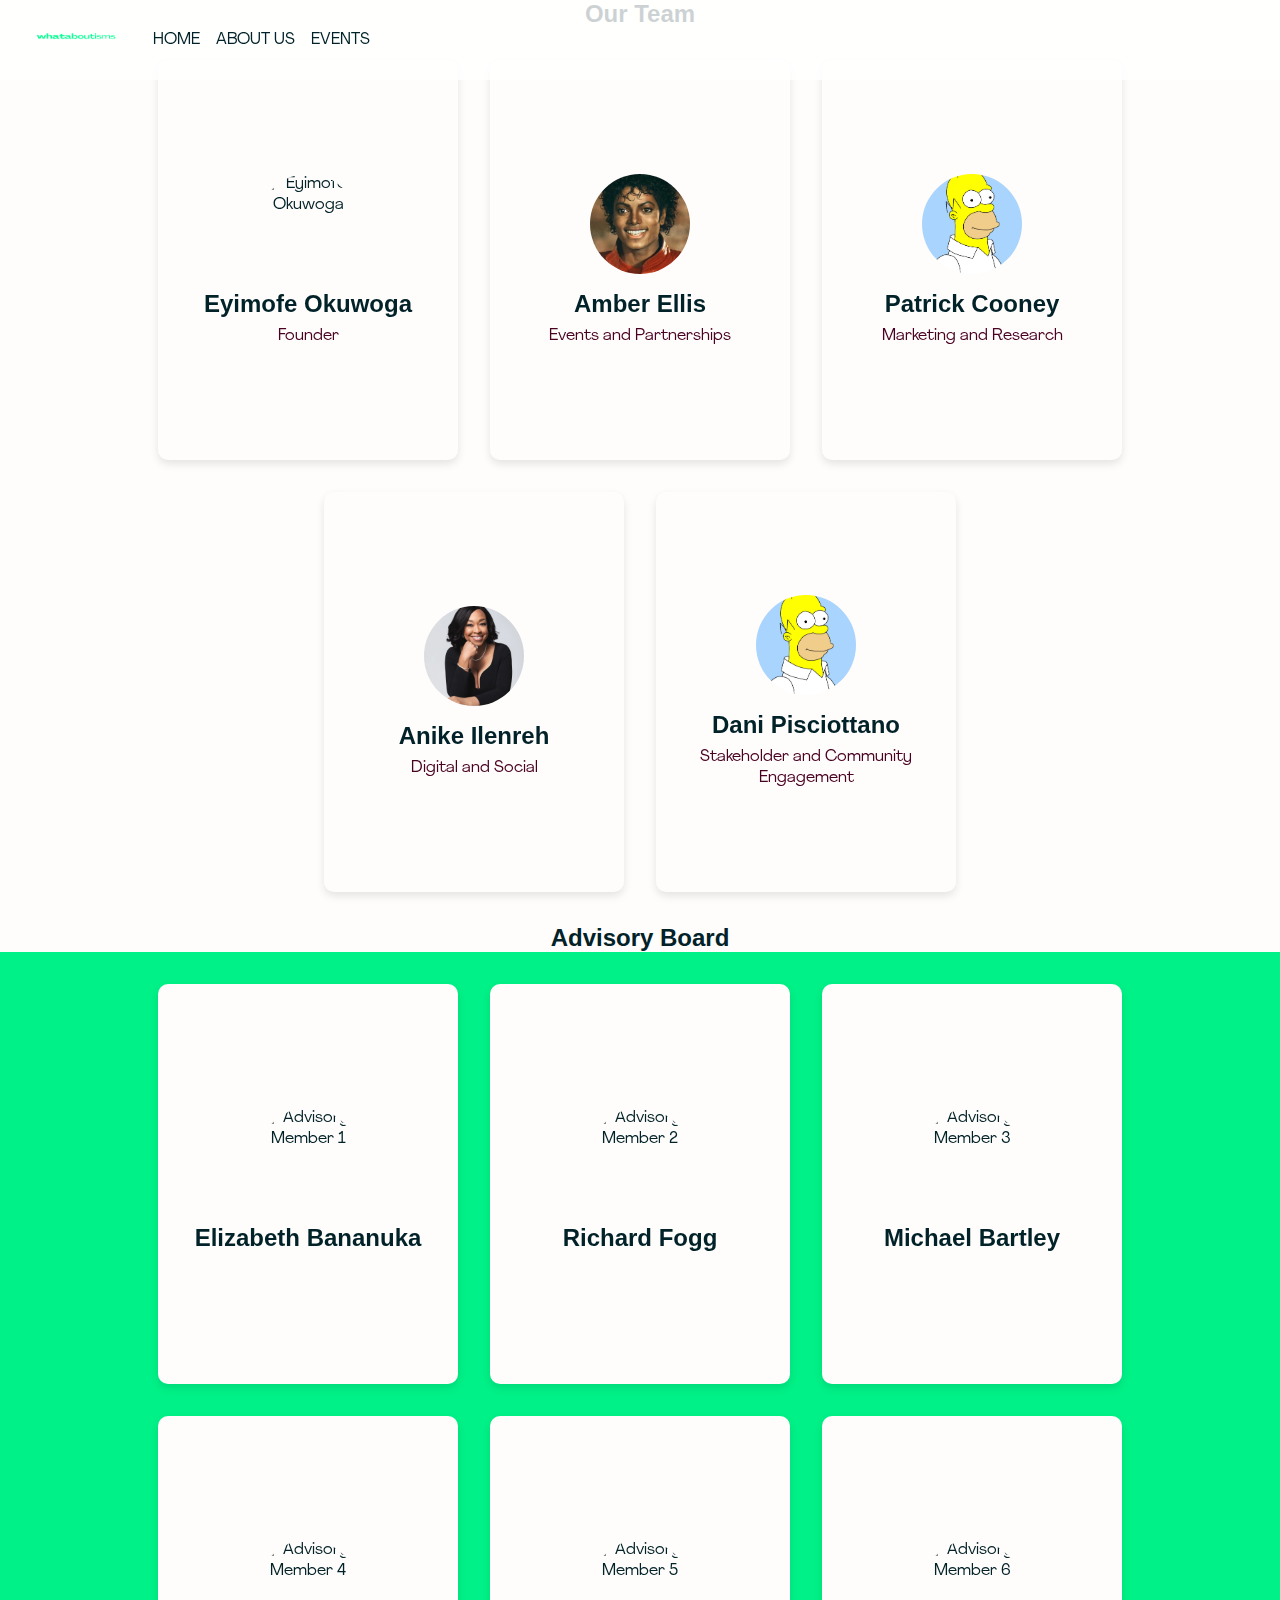
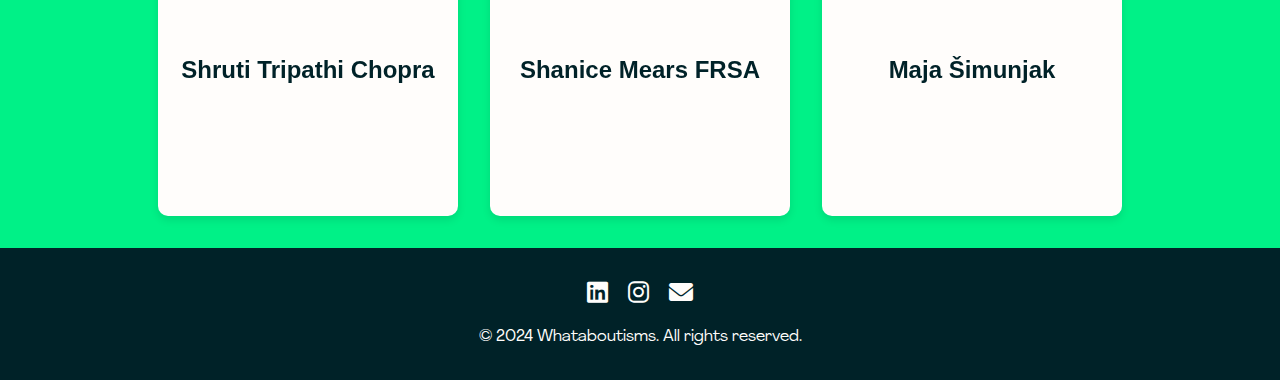
==== about.html @ e9ecc818 "timeline" ====
<!DOCTYPE html>
<html lang="en">
<head>
    <meta charset="UTF-8">
    <meta name="viewport" content="width=device-width, initial-scale=1.0">
    <title>Whataboutisms - About Us</title>
    <link rel="stylesheet" href="css/style.css">
    <link rel="stylesheet" href="https://cdnjs.cloudflare.com/ajax/libs/font-awesome/6.0.0-beta3/css/all.min.css">
    <link rel="icon" href="images/Logo/favicon.ico" type="image/x-icon">
</head>
<body>
    <!-- Header Container -->
    <div class="header-container">
        <!-- Header -->
        <header class="header">
            <a href="index.html" class="logo"><img src="images/Logo/3.png" alt="Whataboutisms Logo"></a>
            <nav class="nav">
                <ul>
                    <li><a href="index.html">HOME</a></li>
                    <li><a href="about.html">ABOUT US</a></li>
                    <li><a href="events.html">EVENTS</a></li>
                </ul>
            </nav>
        </header>
    </div>

    <!-- About Section -->
    <section id="about-us" class="about">
        <h2>Our Team</h2>
        <div class="team-container">
            <!-- Team Member 1 -->
            <div class="team-member">
                <div class="member-card">
                    <div class="member-front">
                        <img src="images/team/eyimofe.jpg" alt="Eyimofe Okuwoga">
                        <h3>Eyimofe Okuwoga</h3>
                        <p>Founder</p>
                    </div>
                    <div class="member-back">
                        <a href="https://www.linkedin.com/in/eyimofe-okuwoga/" target="_blank"><i class="fab fa-linkedin"></i></a>
                    </div>
                </div>
            </div>
            <div class="team-member">
                <div class="member-card">
                    <div class="member-front">
                        <img src="images/Michael_Jackson.png" alt="Amber Ellis">
                        <h3>Amber Ellis</h3>
                        <p>Events and Partnerships</p>
                    </div>
                    <div class="member-back">
                        <a href="https://www.linkedin.com/in/amber-ellis-pr?miniProfileUrn=urn%3Ali%3Afs_miniProfile%3AACoAAB56waEBOOsQ2TBkJRDz-xchqJHkWkdKLks&lipi=urn%3Ali%3Apage%3Acompanies_company_people_index%3B504e1349-e9d8-4bdd-8dac-ee55b9ef24e1" target="_blank"><i class="fab fa-linkedin"></i></a>
                    </div>
                </div>
            </div>
            <div class="team-member">
                <div class="member-card">
                    <div class="member-front">
                        <img src="images/homer.jpg" alt="Patrick Cooney">
                        <h3>Patrick Cooney</h3>
                        <p>Marketing and Research</p>
                    </div>
                    <div class="member-back">
                        <a href="https://www.linkedin.com/in/patrickjcooney1?miniProfileUrn=urn%3Ali%3Afs_miniProfile%3AACoAAB2Kok4BfWgpeC1g9L9Ch0dgifnGdFkxz9s&lipi=urn%3Ali%3Apage%3Acompanies_company_people_index%3B504e1349-e9d8-4bdd-8dac-ee55b9ef24e1" target="_blank"><i class="fab fa-linkedin"></i></a>
                    </div>
                </div>
            </div>
            <div class="team-member">
                <div class="member-card">
                    <div class="member-front">
                        <img src="images/Shonda-Rhimes.png" alt="Anike Ilenreh">
                        <h3>Anike Ilenreh</h3>
                        <p>Digital and Social</p>
                    </div>
                    <div class="member-back">
                        <a href="https://www.linkedin.com/in/joyanikeilenreh?miniProfileUrn=urn%3Ali%3Afs_miniProfile%3AACoAAB3JWpIB4u9F2DQxROFEB7TV2In43X8ShWE&lipi=urn%3Ali%3Apage%3Ad_flagship3_search_srp_all%3BtNm%2FdB%2FGSECKOdsvbmmwug%3D%3D" target="_blank"><i class="fab fa-linkedin"></i></a>
                    </div>
                </div>
            </div>
            <div class="team-member">
                <div class="member-card">
                    <div class="member-front">
                        <img src="images/homer.jpg" alt="Dani Pisciottano">
                        <h3>Dani Pisciottano</h3>
                        <p>Stakeholder and Community Engagement</p>
                    </div>
                    <div class="member-back">
                        <a href="https://www.linkedin.com/in/daniela-pisciottano?miniProfileUrn=urn%3Ali%3Afs_miniProfile%3AACoAABQyZeEBhDurJVJkTt-691UZoxYbllBA9ts&lipi=urn%3Ali%3Apage%3Acompanies_company_people_index%3B504e1349-e9d8-4bdd-8dac-ee55b9ef24e1" target="_blank"><i class="fab fa-linkedin"></i></a>
                    </div>
                </div>
            </div>
        </div>
        
        <h2>Advisory Board</h2>
        <div class="advisory-board">
            <div class="advisory-member">
                <div class="member-card">
                    <div class="member-front">
                        <img src="images/advisory/member1.jpg" alt="Advisory Member 1">
                        <h3>Elizabeth Bananuka</h3>
                    </div>
                    <div class="member-back">
                        <a href="https://www.linkedin.com/in/elizabeth-bananuka-b7884399/" target="_blank"><i class="fab fa-linkedin"></i></a>
                    </div>
                </div>
            </div>
            <div class="advisory-member">
                <div class="member-card">
                    <div class="member-front">
                        <img src="images/advisory/member2.jpg" alt="Advisory Member 2">
                        <h3>Richard Fogg</h3>
                    </div>
                    <div class="member-back">
                        <a href="https://www.linkedin.com/in/richardfogg/" target="_blank"><i class="fab fa-linkedin"></i></a>
                    </div>
                </div>
            </div>
            <div class="advisory-member">
                <div class="member-card">
                    <div class="member-front">
                        <img src="images/advisory/member3.jpg" alt="Advisory Member 3">
                        <h3>Michael Bartley</h3>
                    </div>
                    <div class="member-back">
                        <a href="https://www.linkedin.com/in/makeitwithmike/" target="_blank"><i class="fab fa-linkedin"></i></a>
                    </div>
                </div>
            </div>
            <div class="advisory-member">
                <div class="member-card">
                    <div class="member-front">
                        <img src="images/advisory/member4.jpg" alt="Advisory Member 4">
                        <h3>Shruti Tripathi Chopra</h3>
                    </div>
                    <div class="member-back">
                        <a href="https://www.linkedin.com/in/shruti-tripathi-chopra-64163422/" target="_blank"><i class="fab fa-linkedin"></i></a>
                    </div>
                </div>
            </div>
            <div class="advisory-member">
                <div class="member-card">
                    <div class="member-front">
                        <img src="images/advisory/member5.jpg" alt="Advisory Member 5">
                        <h3>Shanice Mears FRSA</h3>
                    </div>
                    <div class="member-back">
                        <a href="https://www.linkedin.com/in/shanice-mears-frsa-41b36510b/" target="_blank"><i class="fab fa-linkedin"></i></a>
                    </div>
                </div>
            </div>
            <div class="advisory-member">
                <div class="member-card">
                    <div class="member-front">
                        <img src="images/advisory/member6.jpg" alt="Advisory Member 6">
                        <h3>Maja Šimunjak</h3>
                    </div>
                    <div class="member-back">
                        <a href="https://www.linkedin.com/in/maja-%C5%A1imunjak-8a739859/" target="_blank"><i class="fab fa-linkedin"></i></a>
                    </div>
                </div>
            </div>
        </div>
    </section>

    <!-- Footer -->
    <footer class="footer">
        <div class="social-links">
            <a href="https://www.linkedin.com/company/sowhataboutisms/" class="social-link" target="_blank"><i class="fab fa-linkedin"></i></a>
            <a href="https://www.instagram.com/sowhataboutisms?igsh=Yjd0bm1qYWczdm1z" class="social-link" target="_blank"><i class="fab fa-instagram"></i></a>
            <a href="mailto:info@whataboutisms.org" class="social-link"><i class="fas fa-envelope"></i></a>
        </div>
        <div class="footer-info">
            <p>&copy; 2024 Whataboutisms. All rights reserved.</p>
        </div>
    </footer>

    <script src="js/script.js"></script>
</body>
</html>
---- css/style.css ----
/* Font Integration */
@font-face {
    font-family: 'Agrandir';
    src: url('../fonts/Agrandir/Agrandir-Regular.otf') format('opentype');
    font-weight: 400;
    font-style: normal;
}

@font-face {
    font-family: 'Agrandir';
    src: url('../fonts/Agrandir/Agrandir-Medium.otf') format('opentype');
    font-weight: 500;
    font-style: normal;
}

@font-face {
    font-family: 'Agrandir';
    src: url('../fonts/Agrandir/Agrandir-Bold.otf') format('opentype');
    font-weight: 700;
    font-style: normal;
}

@font-face {
    font-family: 'Agrandir Grand';
    src: url('../fonts/AgrandirGrand/AgrandirGrand-Regular.otf') format('opentype');
    font-weight: 400;
    font-style: normal;
}

@font-face {
    font-family: 'Agrandir Grand';
    src: url('../fonts/AgrandirGrand/AgrandirGrand-Medium.otf') format('opentype');
    font-weight: 500;
    font-style: normal;
}

@font-face {
    font-family: 'Agrandir Grand';
    src: url('../fonts/AgrandirGrand/AgrandirGrand-Bold.otf') format('opentype');
    font-weight: 700;
    font-style: normal;
}

/* Apply the fonts */
body {
    font-family: 'Agrandir', sans-serif;
    font-weight: 400; /* Regular */
}

h1, h2, h3 {
    font-family: 'Agrandir Grand', sans-serif;
    font-weight: 700; /* Bold */
}

h4, h5, h6 {
    font-family: 'Agrandir Grand', sans-serif;
    font-weight: 500; /* Medium */
}

p, a, span, div {
    font-family: 'Agrandir', sans-serif;
    font-weight: 400; /* Regular */
}

strong, b {
    font-family: 'Agrandir', sans-serif;
    font-weight: 700; /* Bold */
}

/* Basic Reset */
* {
    margin: 0;
    padding: 0;
    box-sizing: border-box;
}

/* Body Styling */
body {
    font-family: 'Agrandir', sans-serif;
    background-color: #FFFDFB;
    color: #002228;
    margin: 0;
    padding: 0;
    height: 100%;
    width: 100%;
}

/* Header Styling */
.header-container {
    position: fixed;
    top: 0;
    left: 0;
    width: 100%; /* Span the full width */
    height: 80px; /* Set the height to make the header container thinner */
    background-color: rgba(255, 255, 255, 0.8); /* Transparent white background */
    z-index: 1000;
    display: flex;
    align-items: center; /* Center vertically */
    padding: 0 2rem; /* Adjust padding if needed */
}

.header {
    display: flex;
    justify-content: flex-start; /* Align content to the left */
    align-items: center;
    width: 100%; /* Ensure header takes full width */
}

.logo img {
    max-height: 50px; /* Adjust as needed */
    width: auto;
    height: auto;
    margin-right: 2rem; /* Add space between logo and nav */
}

.nav ul {
    list-style: none;
    display: flex;
    gap: 1rem;
}

.nav a {
    color: #002228;
    text-decoration: none;
    transition: color 0.3s ease;
}

.nav a:hover {
    color: #00F187;
}

/* Keyframes for text fade-in animation */
@keyframes fadeIn {
    from { opacity: 0; transform: translateY(20px); }
    to { opacity: 1; transform: translateY(0); }
}

/* Keyframes for button pulse animation */
@keyframes pulse {
    0% { transform: scale(1); }
    50% { transform: scale(1.1); }
    100% { transform: scale(1); }
}

/* Keyframes for bouncing ball animation */
@keyframes bounce {
    0%, 100% {
        top: 0;
        left: 0;
    }
    25% {
        top: 0;
        left: 100%;
    }
    50% {
        top: 100%;
        left: 100%;
    }
    75% {
        top: 100%;
        left: 0;
    }
}

.bouncing-ball {
    position: absolute;
    width: 50px;
    height: 50px;
    background-color: #00F187; /* Use one of your palette colors */
    border-radius: 50%;
    animation: bounce 5s infinite ease-in-out;
}

/* Hero Section */
.hero {
    display: flex;
    align-items: center;
    height: 100vh;
    background: url('../images/Copy\ of\ Intro\ to\ whataboutisms.png') no-repeat center center;
    background-size: cover;
}

.hero-content {
    display: flex;
    flex: 1;
    justify-content: flex-start; /* Align the content to the left */
    padding-left: 2rem; /* Add some padding to the left to position the text away from the edge */
}

.hero-text {
    width: 30%; /* Cover one third of the hero section */
    padding: 2rem;
    color: #FFFDFB;
    background-color: rgba(0, 34, 40, 0.8); /* Adding a semi-transparent background for better text readability */
    text-align: center; /* Center text */
    border-radius: 10px; /* Add rounded corners */
    margin-left: 2rem; /* Add margin to further position the text */
    animation: fadeIn 2s ease-in-out; /* Apply fade-in animation */
}

.hero-text h1 {
    font-size: 2.5rem;
    margin-bottom: 1rem;
    animation: fadeIn 2s ease-in-out 0.5s backwards; /* Delay animation for h1 */
}

.hero-text p {
    font-size: 1.2rem;
    margin-bottom: 2rem;
    animation: fadeIn 2s ease-in-out 1s backwards; /* Delay animation for p */
}

.hero-text .btn {
    background-color: #00F187;
    color: #002228;
    padding: 0.8rem 2rem;
    border: none;
    cursor: pointer;
    text-transform: uppercase;
    transition: background-color 0.3s ease;
    animation: pulse 2s infinite; /* Apply pulse animation */
}

.hero-text .btn:hover {
    background-color: #35FAF5;
}

/* Home About Section */
#home-about {
    padding: 6rem 2rem 4rem 2rem; /* Added top padding to lower the section */
    background-color: #D3D3D3;
    text-align: center;
}

#home-about h2 {
    font-size: 2rem;
    color: #002228;
    margin-bottom: 1rem;
}

#home-about p {
    font-size: 1rem;
    color: #490121;
    margin: 1rem 0;
}

/* About the Event Section */
#about-event {
    padding: 4rem 2rem;
    background-color: #FFFDFB;
    text-align: center;
}

.about-event-container {
    display: flex;
    gap: 2rem;
    flex-wrap: wrap; /* Make the layout responsive */
}

.about-event-half {
    flex: 1;
    padding: 1rem;
    transition: transform 0.3s ease, box-shadow 0.3s ease;
}

.about-event-half:hover {
    transform: translateY(-10px);
    box-shadow: 0 4px 8px rgba(0, 0, 0, 0.2);
}

#about-event h2, #about-event h3 {
    font-size: 1.8rem;
    color: #002228;
    margin-bottom: 1rem;
}

#about-event p {
    font-size: 1rem;
    color: #490121;
    margin: 1rem 0;
}

#about-event .btn {
    background-color: #00F187;
    color: #002228;
    padding: 0.8rem 2rem;
    border: none;
    cursor: pointer;
    text-transform: uppercase;
    transition: background-color 0.3s ease;
    margin-top: 2rem;
}

#about-event .btn:hover {
    background-color: #35FAF5;
}

/* What to Expect Section */
.expect {
    padding: 4rem 2rem;
    background-color: #FFFDFB;
    text-align: center;
}

.expect h2 {
    margin-bottom: 2rem; /* Add space below the heading */
}

.expect-container {
    display: flex;
    justify-content: center;
    gap: 2rem;
    flex-wrap: wrap;
}

.expect-item {
    flex: 1;
    max-width: 300px;
    background-color: #002228;
    color: #FFFDFB;
    padding: 2rem;
    border-radius: 10px;
    text-align: center;
    transition: transform 0.3s ease;
}

.expect-item i {
    font-size: 3rem;
    color: #00F187;
    margin-bottom: 1rem;
}

.expect-item:hover {
    transform: translateY(-10px);
}

/* Interactive Timeline Section */
.timeline {
    padding: 4rem 2rem;
    background-color: #D3D3D3;
    text-align: center;
}

.timeline h2 {
    margin-bottom: 2rem; /* Add space below the heading */
}

.timeline-container {
    display: flex;
    flex-wrap: wrap;
    justify-content: center;
    gap: 2rem;
}

.event-card {
    background-color: #002228;
    color: #FFFDFB;
    padding: 2rem;
    border-radius: 10px;
    max-width: 300px;
    transition: transform 0.3s ease;
}

.event-card.upcoming {
    background-color: #00F187;
    color: #002228;
}

.event-card:hover {
    transform: translateY(-10px);
}

.modal {
    display: none;
    position: fixed;
    z-index: 1000;
    left: 0;
    top: 0;
    width: 100%;
    height: 100%;
    background-color: rgba(0, 0, 0, 0.5);
    justify-content: center;
    align-items: center;
}

.modal.active {
    display: flex;
}

.modal-content {
    background-color: #FFF;
    padding: 2rem;
    border-radius: 10px;
    max-width: 600px;
    width: 90%;
    position: relative;
}

.close {
    position: absolute;
    top: 10px;
    right: 20px;
    font-size: 2rem;
    color: #000;
    cursor: pointer;
}

#expand-timeline {
    margin-top: 2rem; /* Add margin to the top of the button */
    background-color: #00F187;
    color: #002228;
    padding: 0.8rem 2rem;
    border: none;
    cursor: pointer;
    text-transform: uppercase;
    transition: background-color 0.3s ease;
}

#expand-timeline:hover {
    background-color: #35FAF5;
}


/* Speakers Section */
.speakers {
    background-color: #00F187;
    padding: 4rem 2rem;
    background-image: linear-gradient(135deg, #00F187 25%, #35FAF5 25%, #35FAF5 50%, #00F187 50%, #00F187 75%, #35FAF5 75%, #35FAF5);
    background-size: 20px 20px;
    color: #FFFDFB;
}

.speakers h2 {
    text-align: center;
    font-size: 2.5rem;
    margin-bottom: 2rem;
}

.speakers-container {
    display: flex;
    flex-wrap: wrap;
    justify-content: center;
    gap: 2rem;
}

.speaker {
    background-color: #002228;
    border-radius: 10px;
    padding: 1rem;
    text-align: center;
    transition: transform 0.3s ease;
    width: 250px;
}

.speaker img {
    border-radius: 50%;
    width: 100px;
    height: 100px;
    object-fit: cover;
    filter: grayscale(100%);
    transition: filter 0.3s ease;
}

.speaker h3 {
    margin-top: 1rem;
    font-size: 1.5rem;
    color: #FFFDFB;
}

.speaker p {
    font-size: 1rem;
    color: #FFFDFB;
    margin: 0.5rem 0;
}

.speaker .bio {
    color: #002228;
}

.speaker:hover {
    transform: translateY(-10px);
}

.speaker:hover img {
    filter: grayscale(0%);
}

/* Footer */
.footer {
    background-color: #002228;
    color: #FFFDFB;
    padding: 2rem 1rem;
    text-align: center;
}

.footer .social-links {
    margin-bottom: 1rem;
}

.footer .social-link {
    color: #FFFDFB;
    margin: 0 0.5rem;
    font-size: 1.5rem;
    transition: color 0.3s ease;
}

.footer .social-link:hover {
    color: #00F187;
}

.footer .footer-info p {
    color: #FFFDFB;
}

/* Button Animation */
@keyframes colorChange {
    0% { background-color: #00F187; }
    50% { background-color: #35FAF5; }
    100% { background-color: #00F187; }
}

.animated-btn {
    animation: colorChange 2s infinite;
}

/* About Page Styling */
#about-us {
    text-align: center;
}

/* Team Section with Background Image */
.team-section {
    padding: 6rem 2rem 4rem 2rem; /* Added top padding to lower the section */
    background: url('../images/Copy\ of\ Intro\ to\ whataboutisms.png') no-repeat center center;
    background-size: cover;
}

.team-container {
    display: flex;
    flex-wrap: wrap;
    justify-content: center;
    gap: 2rem;
    padding: 2rem 0;
    /*background: rgba(0, 34, 40, 0.8);  Adding a semi-transparent background for better text readability */
}

.advisory-board {
    display: flex;
    flex-wrap: wrap;
    justify-content: center;
    gap: 2rem;
    padding: 2rem 0;
    background-color: #00F187; /* Keeping the original background color for advisory board */
}

.team-member, .advisory-member {
    perspective: 1000px; /* Allows 3D space for card flipping */
}

.member-card {
    position: relative;
    width: 300px;
    height: 400px;
    transform-style: preserve-3d;
    transition: transform 0.6s;
}

.member-card:hover {
    transform: rotateY(180deg);
}

.member-front, .member-back {
    position: absolute;
    width: 100%;
    height: 100%;
    backface-visibility: hidden;
    border-radius: 10px;
    overflow: hidden;
    box-shadow: 0 4px 8px rgba(0, 0, 0, 0.1);
}

.member-front {
    background-color: #FFFDFB;
    display: flex;
    flex-direction: column;
    justify-content: center;
    align-items: center;
    padding: 1rem;
}

.member-front img {
    width: 100px;
    height: 100px;
    border-radius: 50%;
    object-fit: cover;
    margin-bottom: 1rem;
}

.member-front h3 {
    font-size: 1.5rem;
    color: #002228;
    margin-bottom: 0.5rem;
}

.member-front p {
    font-size: 1rem;
    color: #490121;
}

.member-back {
    background-color: #002228;
    color: #FFFDFB;
    display: flex;
    justify-content: center;
    align-items: center;
    transform: rotateY(180deg);
}

.member-back a {
    font-size: 2rem;
    color: #00F187;
    text-decoration: none;
    transition: color 0.3s ease;
}

.member-back a:hover {
    color: #35FAF5;
}

/* Responsive Design */
/* Mobile Styles */
@media (max-width: 768px) {
    .hero-content {
        flex-direction: column; /* Stack content vertically */
        padding-left: 0; /* Remove left padding */
    }

    .hero-text {
        width: 100%; /* Full width */
        margin-left: 0; /* Remove left margin */
    }

    .hero-image {
        display: none; /* Hide the hero image */
    }

    .about {
        padding: 4rem 1rem;
    }

}

/* Tablet Styles */
@media (min-width: 769px) and (max-width: 1024px) {
    .hero-content {
        padding-left: 1rem; /* Adjust left padding */
    }

    .hero-text {
        width: 50%; /* Cover half the hero section */
    }

}
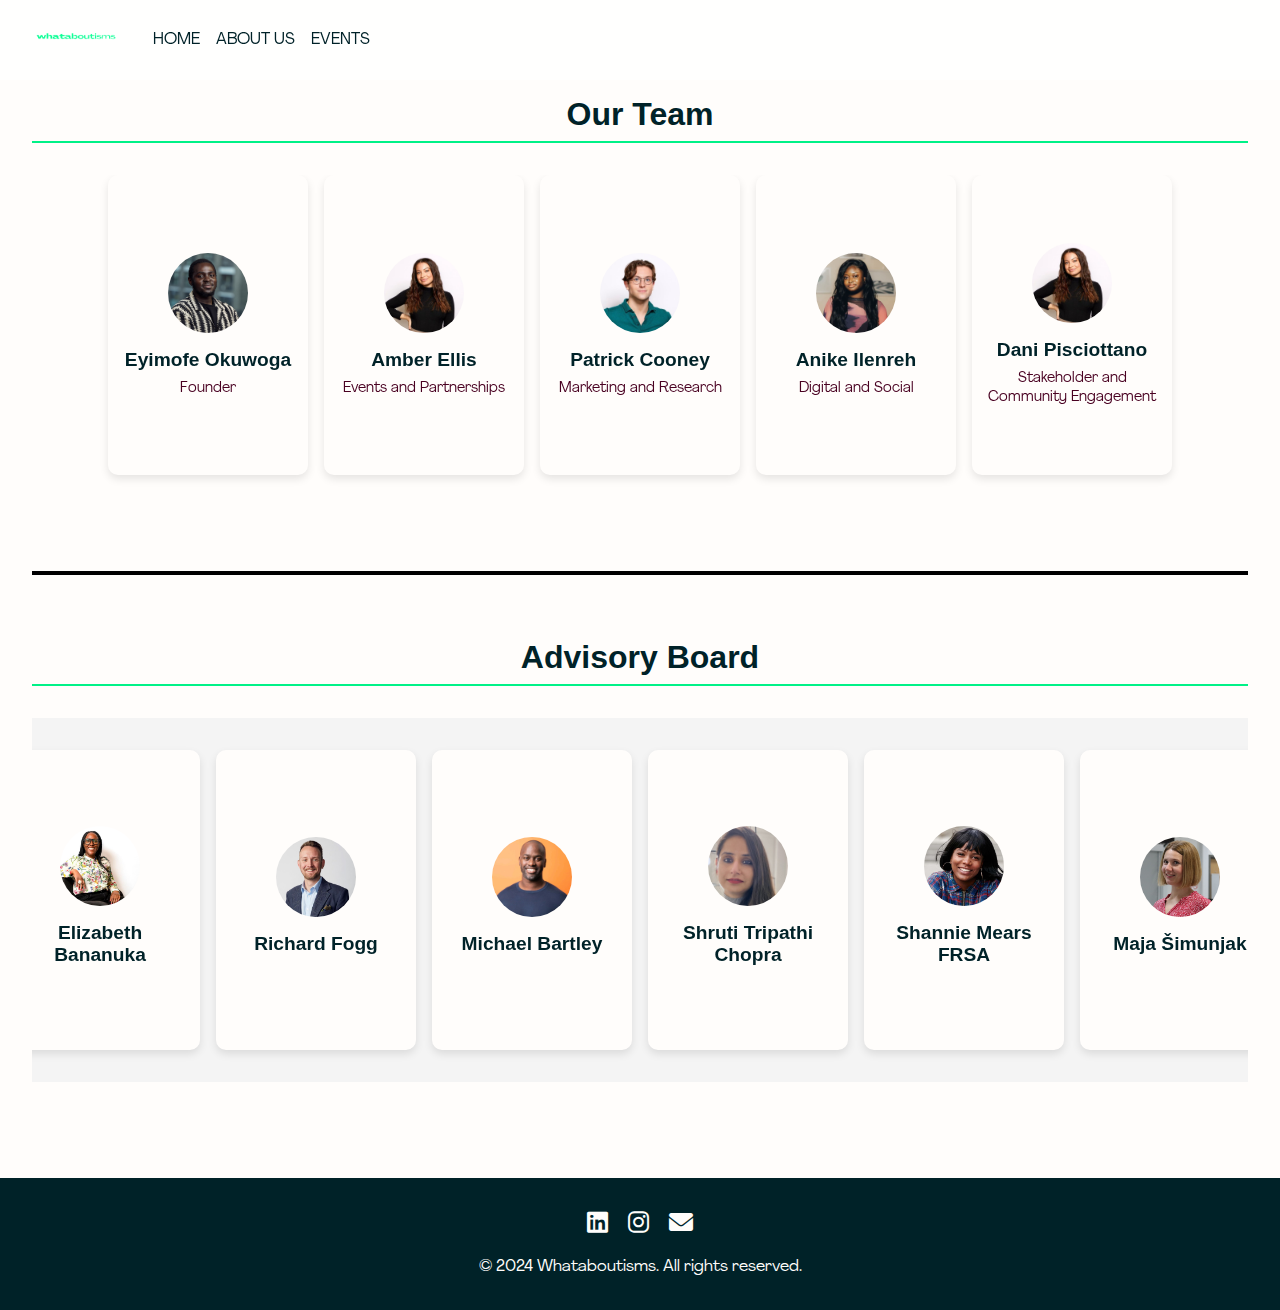
==== commit ee9af578: "team page" ====
--- a/about.html
+++ b/about.html
@@ -32,7 +32,7 @@
             <div class="team-member">
                 <div class="member-card">
                     <div class="member-front">
-                        <img src="images/team/eyimofe.jpg" alt="Eyimofe Okuwoga">
+                        <img src="images/Mikael_Buck_People_Like_Us_X_BT_560-min.jpg" alt="Eyimofe Okuwoga">
                         <h3>Eyimofe Okuwoga</h3>
                         <p>Founder</p>
                     </div>
@@ -44,7 +44,7 @@
             <div class="team-member">
                 <div class="member-card">
                     <div class="member-front">
-                        <img src="images/Michael_Jackson.png" alt="Amber Ellis">
+                        <img src="images/1705923139579.jpg" alt="Amber Ellis">
                         <h3>Amber Ellis</h3>
                         <p>Events and Partnerships</p>
                     </div>
@@ -56,7 +56,7 @@
             <div class="team-member">
                 <div class="member-card">
                     <div class="member-front">
-                        <img src="images/homer.jpg" alt="Patrick Cooney">
+                        <img src="images/1686062707409.jpg" alt="Patrick Cooney">
                         <h3>Patrick Cooney</h3>
                         <p>Marketing and Research</p>
                     </div>
@@ -68,7 +68,7 @@
             <div class="team-member">
                 <div class="member-card">
                     <div class="member-front">
-                        <img src="images/Shonda-Rhimes.png" alt="Anike Ilenreh">
+                        <img src="images/1721315010750.jpg" alt="Anike Ilenreh">
                         <h3>Anike Ilenreh</h3>
                         <p>Digital and Social</p>
                     </div>
@@ -80,7 +80,7 @@
             <div class="team-member">
                 <div class="member-card">
                     <div class="member-front">
-                        <img src="images/homer.jpg" alt="Dani Pisciottano">
+                        <img src="images/1705923139579.jpg" alt="Dani Pisciottano">
                         <h3>Dani Pisciottano</h3>
                         <p>Stakeholder and Community Engagement</p>
                     </div>
@@ -90,13 +90,16 @@
                 </div>
             </div>
         </div>
-        
+
+        <!-- Divider or Background Color Change -->
+        <div class="section-divider"></div>
+
         <h2>Advisory Board</h2>
         <div class="advisory-board">
             <div class="advisory-member">
                 <div class="member-card">
                     <div class="member-front">
-                        <img src="images/advisory/member1.jpg" alt="Advisory Member 1">
+                        <img src="images/Elizabeth-Bananuka.jpg" alt="Advisory Member 1">
                         <h3>Elizabeth Bananuka</h3>
                     </div>
                     <div class="member-back">
@@ -107,7 +110,7 @@
             <div class="advisory-member">
                 <div class="member-card">
                     <div class="member-front">
-                        <img src="images/advisory/member2.jpg" alt="Advisory Member 2">
+                        <img src="images/Richard-Fogg-CEO-CCgroup.jpg" alt="Advisory Member 2">
                         <h3>Richard Fogg</h3>
                     </div>
                     <div class="member-back">
@@ -118,7 +121,7 @@
             <div class="advisory-member">
                 <div class="member-card">
                     <div class="member-front">
-                        <img src="images/advisory/member3.jpg" alt="Advisory Member 3">
+                        <img src="images/image (1).jpeg" alt="Advisory Member 3">
                         <h3>Michael Bartley</h3>
                     </div>
                     <div class="member-back">
@@ -129,7 +132,7 @@
             <div class="advisory-member">
                 <div class="member-card">
                     <div class="member-front">
-                        <img src="images/advisory/member4.jpg" alt="Advisory Member 4">
+                        <img src="images/MW-IC020_chopra_20200311122001_ZG.jpg" alt="Advisory Member 4">
                         <h3>Shruti Tripathi Chopra</h3>
                     </div>
                     <div class="member-back">
@@ -140,8 +143,8 @@
             <div class="advisory-member">
                 <div class="member-card">
                     <div class="member-front">
-                        <img src="images/advisory/member5.jpg" alt="Advisory Member 5">
-                        <h3>Shanice Mears FRSA</h3>
+                        <img src="images/image.jpeg" alt="Advisory Member 5">
+                        <h3>Shannie Mears FRSA</h3>
                     </div>
                     <div class="member-back">
                         <a href="https://www.linkedin.com/in/shanice-mears-frsa-41b36510b/" target="_blank"><i class="fab fa-linkedin"></i></a>
@@ -151,7 +154,7 @@
             <div class="advisory-member">
                 <div class="member-card">
                     <div class="member-front">
-                        <img src="images/advisory/member6.jpg" alt="Advisory Member 6">
+                        <img src="images/image (2).jpeg" alt="Advisory Member 6">
                         <h3>Maja Šimunjak</h3>
                     </div>
                     <div class="member-back">
@@ -176,4 +179,4 @@
 
     <script src="js/script.js"></script>
 </body>
-</html>+</html>
--- a/css/style.css
+++ b/css/style.css
@@ -176,7 +176,7 @@
     display: flex;
     align-items: center;
     height: 100vh;
-    background: url('../images/Copy\ of\ Intro\ to\ whataboutisms.png') no-repeat center center;
+    background: url('../images/4da28749-26e7-4ddd-a410-d1d48ed98404\ 2.JPG') no-repeat center center;
     background-size: cover;
 }
 
@@ -321,7 +321,7 @@
     padding: 2rem;
     border-radius: 10px;
     text-align: center;
-    transition: transform 0.3s ease;
+    /*transition: transform 0.3s ease;*/
 }
 
 .expect-item i {
@@ -330,9 +330,9 @@
     margin-bottom: 1rem;
 }
 
-.expect-item:hover {
+/*.expect-item:hover {
     transform: translateY(-10px);
-}
+}*/
 
 /* Interactive Timeline Section */
 .timeline {
@@ -524,43 +524,53 @@
 }
 
 /* About Page Styling */
-#about-us {
-    text-align: center;
-}
-
-/* Team Section with Background Image */
-.team-section {
-    padding: 6rem 2rem 4rem 2rem; /* Added top padding to lower the section */
-    background: url('../images/Copy\ of\ Intro\ to\ whataboutisms.png') no-repeat center center;
-    background-size: cover;
+/* Section Divider */
+.section-divider {
+    height: 4px;
+    background-color: #000000; /* or any other color */
+    margin: 4rem 0; /* Adjusts the space around the divider */
+}
+
+/* Background Color Change for Advisory Board */
+.advisory-board {
+    background-color: #F4F4F4; /* Light grey background */
+    padding: 2rem 0; /* Adjust padding for the section */
+}
+
+/* Additional Styles for Section Headers */
+#about-us h2 {
+    font-size: 2rem;
+    color: #002228;
+    margin-bottom: 2rem;
+    padding-bottom: 0.5rem;
+    border-bottom: 2px solid #00F187; /* Underline style */
+}
+
+.about {
+    padding: 6rem 2rem; /* Increased padding for spacing */
+    background-color: #FFFDFB;
+    text-align: center;
+}
+
+.team-container,
+.advisory-board {
+    display: flex;
+    justify-content: center;
+    gap: 1rem; /* Reduced gap to allow more cards to fit */
+    flex-wrap: nowrap; /* Prevents wrapping */
+    overflow-x: hidden; /* No horizontal scrolling */
 }
 
 .team-container {
-    display: flex;
-    flex-wrap: wrap;
-    justify-content: center;
-    gap: 2rem;
-    padding: 2rem 0;
-    /*background: rgba(0, 34, 40, 0.8);  Adding a semi-transparent background for better text readability */
-}
-
-.advisory-board {
-    display: flex;
-    flex-wrap: wrap;
-    justify-content: center;
-    gap: 2rem;
-    padding: 2rem 0;
-    background-color: #00F187; /* Keeping the original background color for advisory board */
+    padding-bottom: 2rem; /* Added padding for spacing */
 }
 
 .team-member, .advisory-member {
-    perspective: 1000px; /* Allows 3D space for card flipping */
+    perspective: 1000px;
 }
 
 .member-card {
     position: relative;
-    width: 300px;
-    height: 400px;
     transform-style: preserve-3d;
     transition: transform 0.6s;
 }
@@ -589,21 +599,21 @@
 }
 
 .member-front img {
-    width: 100px;
-    height: 100px;
+    width: 80px; /* Reduced image size */
+    height: 80px; /* Reduced image size */
     border-radius: 50%;
     object-fit: cover;
     margin-bottom: 1rem;
 }
 
 .member-front h3 {
-    font-size: 1.5rem;
+    font-size: 1.2rem; /* Reduced font size */
     color: #002228;
     margin-bottom: 0.5rem;
 }
 
 .member-front p {
-    font-size: 1rem;
+    font-size: 0.9rem; /* Reduced font size */
     color: #490121;
 }
 
@@ -617,7 +627,7 @@
 }
 
 .member-back a {
-    font-size: 2rem;
+    font-size: 1.5rem; /* Reduced icon size */
     color: #00F187;
     text-decoration: none;
     transition: color 0.3s ease;
@@ -625,6 +635,13 @@
 
 .member-back a:hover {
     color: #35FAF5;
+}
+
+/* Adjusted Member Card Sizes */
+.team-container .member-card,
+.advisory-board .member-card {
+    width: 200px; /* Reduced width to fit more cards in a row */
+    height: 300px; /* Adjusted height proportionally */
 }
 
 /* Responsive Design */
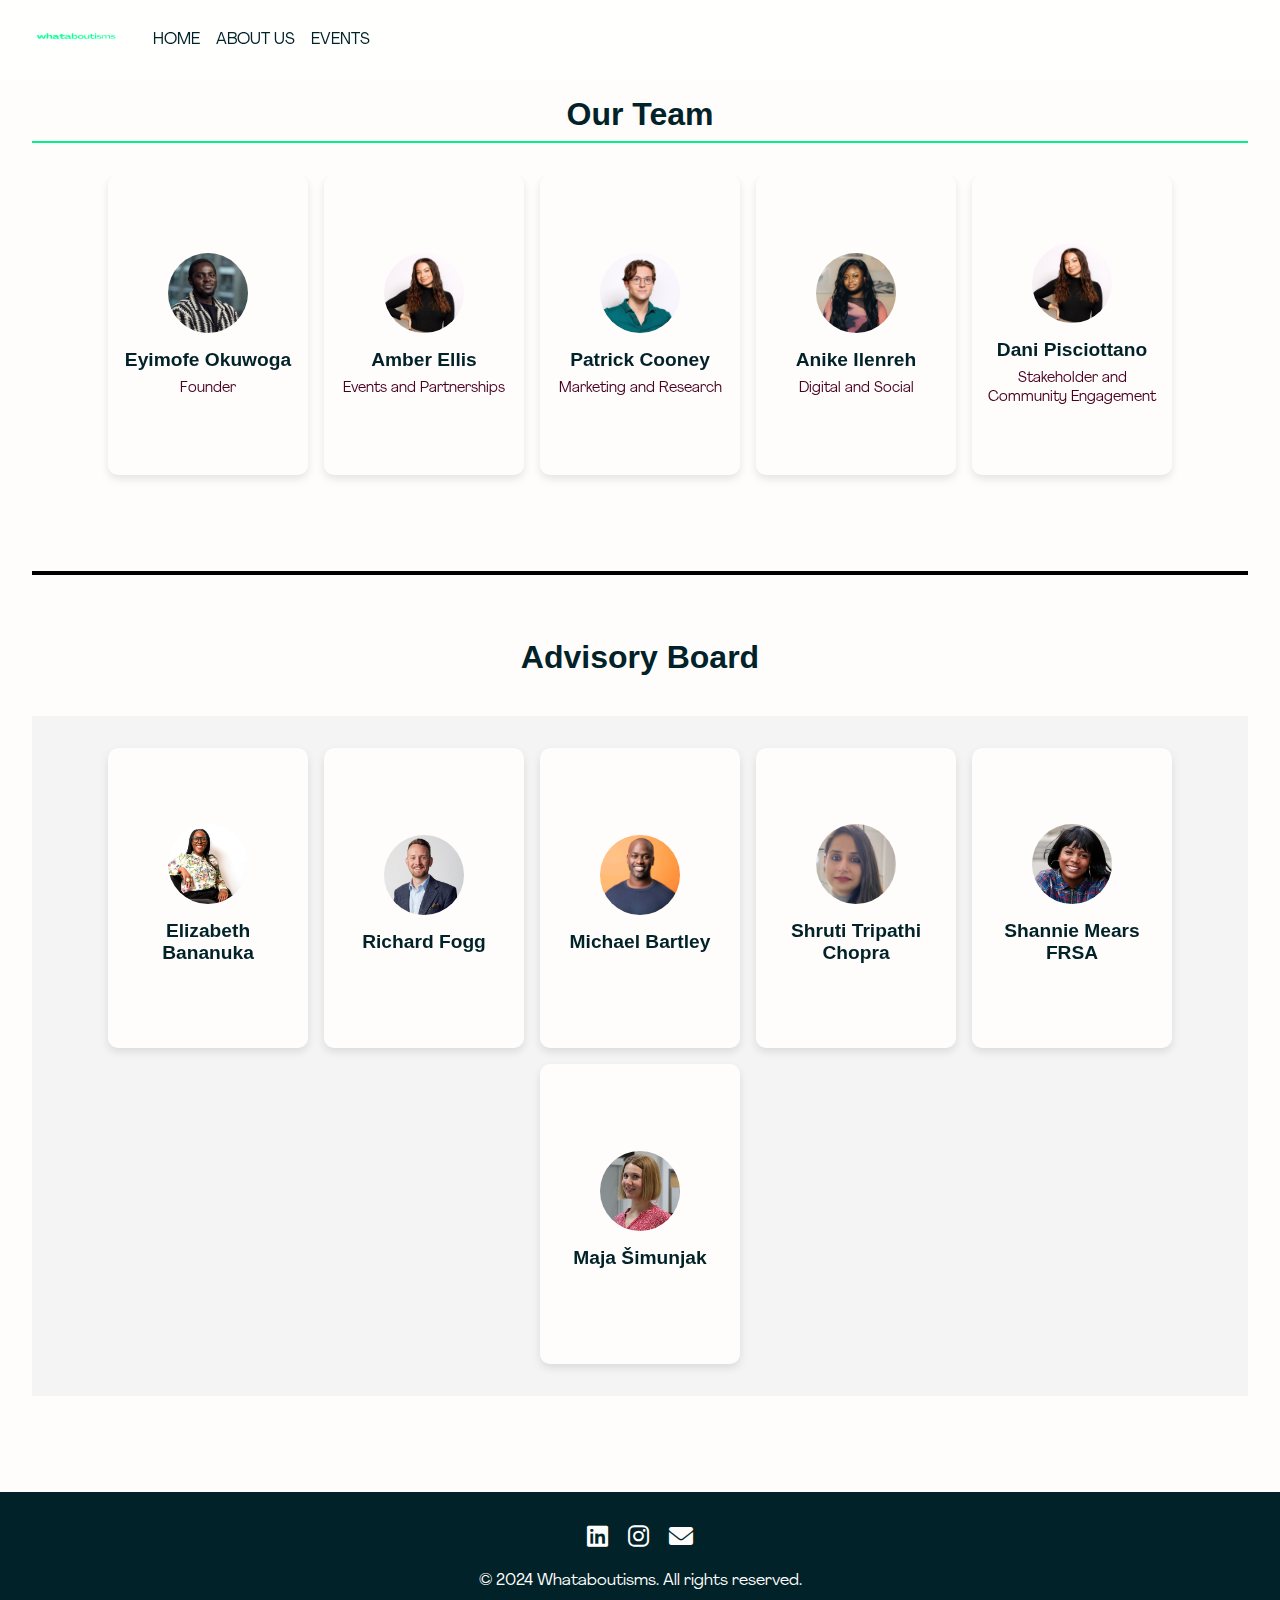
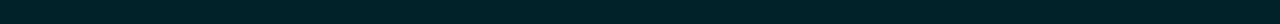
==== commit 1542fd78: "responsive team page2" ====
--- a/about.html
+++ b/about.html
@@ -26,7 +26,8 @@
 
     <!-- About Section -->
     <section id="about-us" class="about">
-        <h2>Our Team</h2>
+        <!-- <h2>Our Team</h2> -->
+        <h2 class="our-team-heading">Our Team</h2>
         <div class="team-container">
             <!-- Team Member 1 -->
             <div class="team-member">
@@ -94,7 +95,7 @@
         <!-- Divider or Background Color Change -->
         <div class="section-divider"></div>
 
-        <h2>Advisory Board</h2>
+        <h2 class="advisory-board-heading">Advisory Board</h2>
         <div class="advisory-board">
             <div class="advisory-member">
                 <div class="member-card">
--- a/css/style.css
+++ b/css/style.css
@@ -533,18 +533,45 @@
 
 /* Background Color Change for Advisory Board */
 .advisory-board {
+    background-color: #F4F4F4;  /*Light grey background */
+    padding: 2rem 0; /* Adjust padding for the section */
+}
+
+/* Additional Styles for Section Headers 
+#about-us h2 {
+    font-size: 2rem;
+    color: #002228;
+    margin-bottom: 2rem;
+    padding-bottom: 0.5rem;
+    border-bottom: 2px solid #00F187; /* Underline style 
+} */
+
+/* Additional Styles for Section Headers */
+
+/* Keep the green line for "Our Team" */
+#about-us h2.our-team-heading {
+    font-size: 2rem;
+    color: #002228;
+    margin-bottom: 2rem;
+    padding-bottom: 0.5rem;
+    border-bottom: 2px solid #00F187; /* Green underline style */
+}
+
+/* Remove the green line for "Advisory Board" */
+#about-us h2.advisory-board-heading {
+    font-size: 2rem;
+    color: #002228;
+    margin-bottom: 2rem;
+    padding-bottom: 0.5rem;
+    border-bottom: none; /* No underline style */
+}
+
+/* Background Color Change for Advisory Board */
+.advisory-board {
     background-color: #F4F4F4; /* Light grey background */
     padding: 2rem 0; /* Adjust padding for the section */
 }
 
-/* Additional Styles for Section Headers */
-#about-us h2 {
-    font-size: 2rem;
-    color: #002228;
-    margin-bottom: 2rem;
-    padding-bottom: 0.5rem;
-    border-bottom: 2px solid #00F187; /* Underline style */
-}
 
 .about {
     padding: 6rem 2rem; /* Increased padding for spacing */
@@ -557,7 +584,7 @@
     display: flex;
     justify-content: center;
     gap: 1rem; /* Reduced gap to allow more cards to fit */
-    flex-wrap: nowrap; /* Prevents wrapping */
+    flex-wrap: wrap; /* Prevents wrapping */
     overflow-x: hidden; /* No horizontal scrolling */
 }
 
@@ -644,6 +671,8 @@
     height: 300px; /* Adjusted height proportionally */
 }
 
+
+
 /* Responsive Design */
 /* Mobile Styles */
 @media (max-width: 768px) {
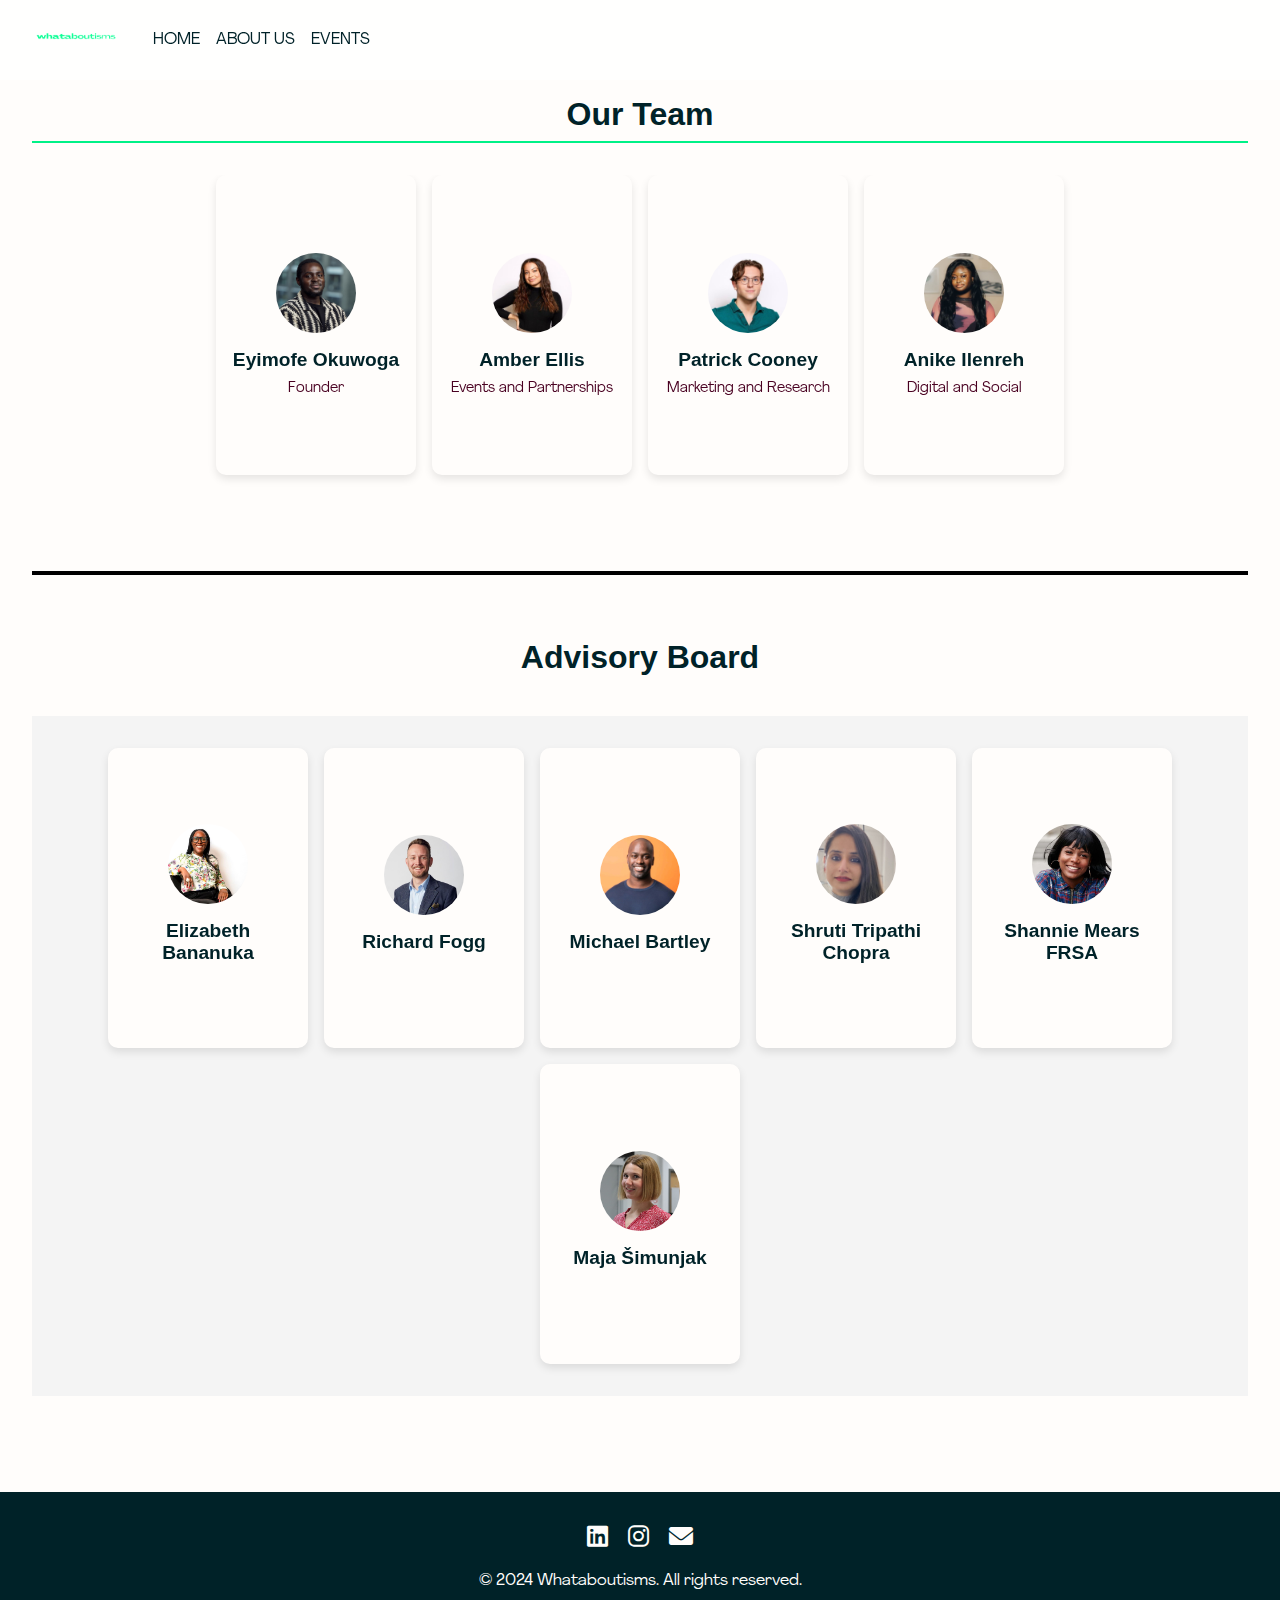
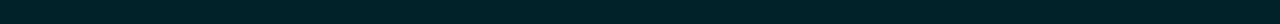
==== commit f9401a2b: "remove member" ====
--- a/about.html
+++ b/about.html
@@ -75,18 +75,6 @@
                     </div>
                     <div class="member-back">
                         <a href="https://www.linkedin.com/in/joyanikeilenreh?miniProfileUrn=urn%3Ali%3Afs_miniProfile%3AACoAAB3JWpIB4u9F2DQxROFEB7TV2In43X8ShWE&lipi=urn%3Ali%3Apage%3Ad_flagship3_search_srp_all%3BtNm%2FdB%2FGSECKOdsvbmmwug%3D%3D" target="_blank"><i class="fab fa-linkedin"></i></a>
-                    </div>
-                </div>
-            </div>
-            <div class="team-member">
-                <div class="member-card">
-                    <div class="member-front">
-                        <img src="images/1705923139579.jpg" alt="Dani Pisciottano">
-                        <h3>Dani Pisciottano</h3>
-                        <p>Stakeholder and Community Engagement</p>
-                    </div>
-                    <div class="member-back">
-                        <a href="https://www.linkedin.com/in/daniela-pisciottano?miniProfileUrn=urn%3Ali%3Afs_miniProfile%3AACoAABQyZeEBhDurJVJkTt-691UZoxYbllBA9ts&lipi=urn%3Ali%3Apage%3Acompanies_company_people_index%3B504e1349-e9d8-4bdd-8dac-ee55b9ef24e1" target="_blank"><i class="fab fa-linkedin"></i></a>
                     </div>
                 </div>
             </div>
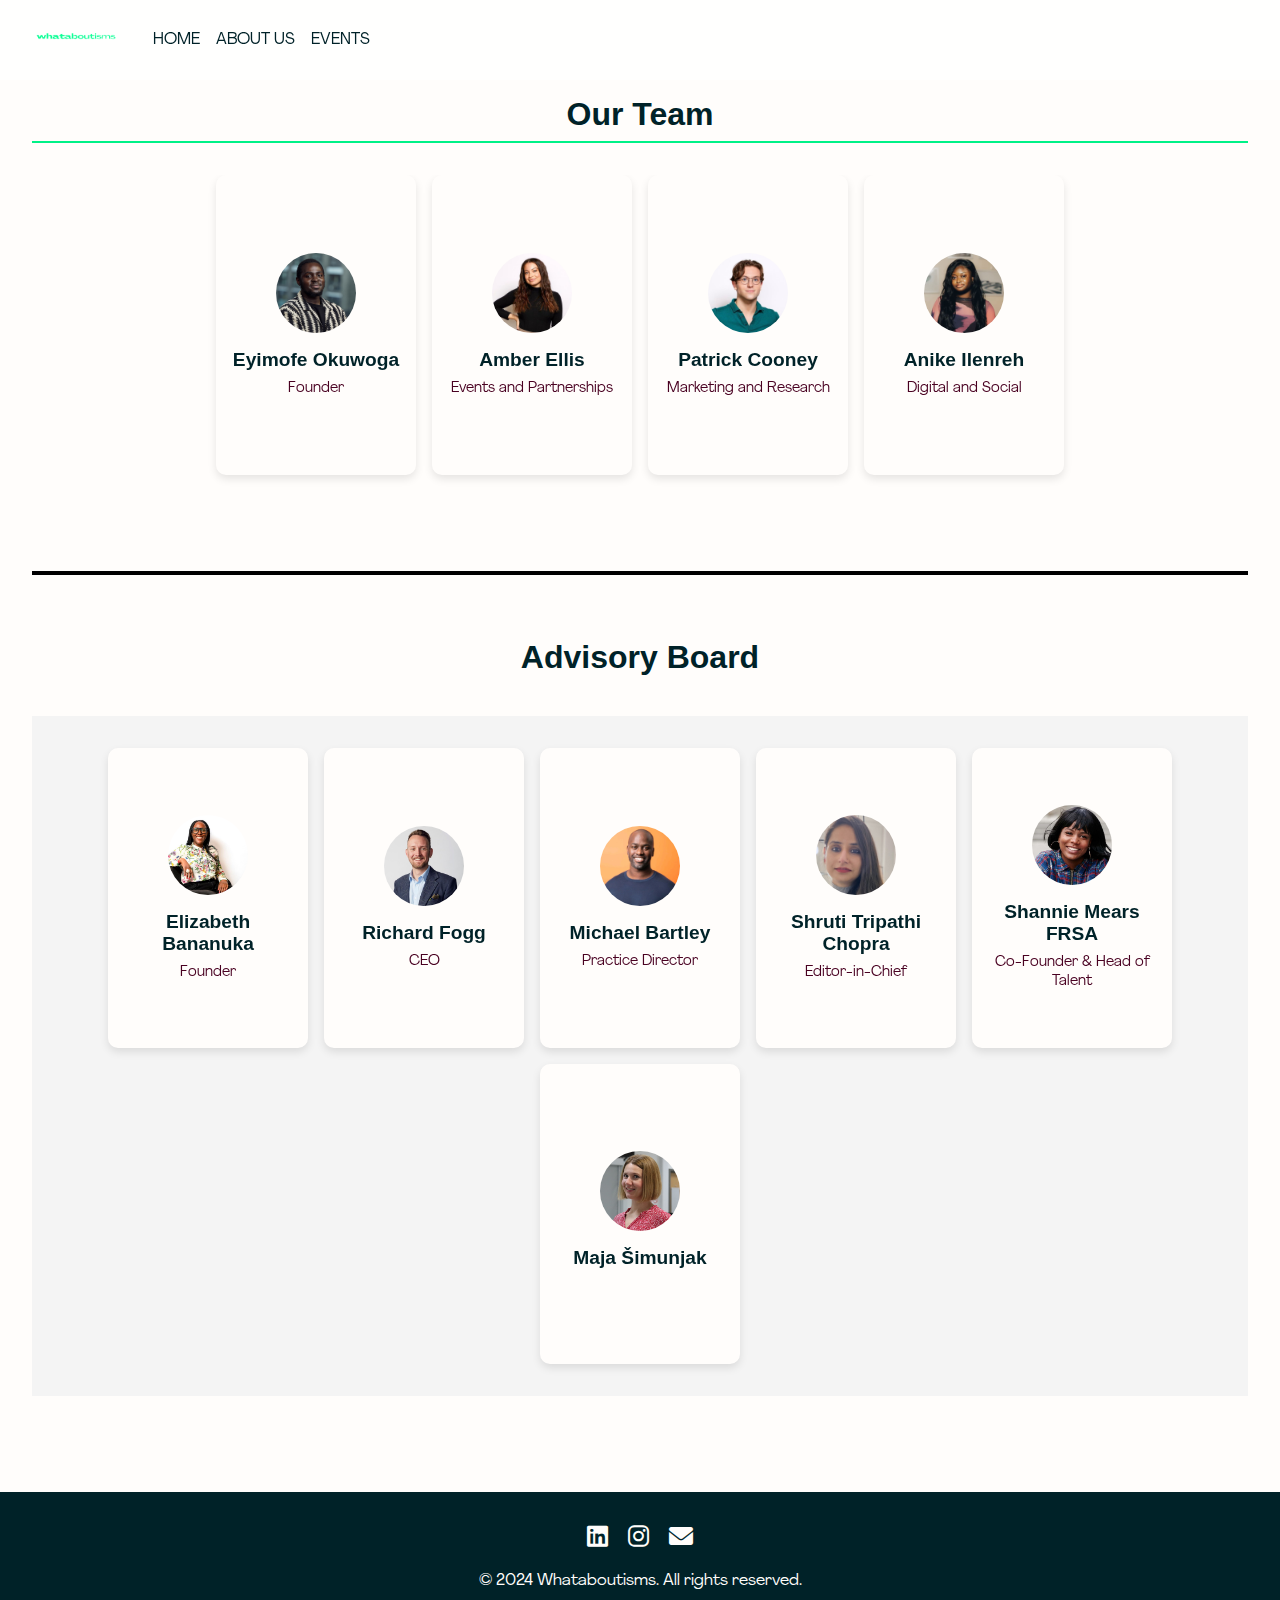
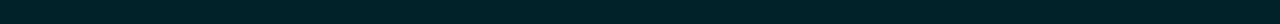
==== commit 769a4bad: "design" ====
--- a/about.html
+++ b/about.html
@@ -90,6 +90,7 @@
                     <div class="member-front">
                         <img src="images/Elizabeth-Bananuka.jpg" alt="Advisory Member 1">
                         <h3>Elizabeth Bananuka</h3>
+                        <p>Founder</p>
                     </div>
                     <div class="member-back">
                         <a href="https://www.linkedin.com/in/elizabeth-bananuka-b7884399/" target="_blank"><i class="fab fa-linkedin"></i></a>
@@ -101,6 +102,7 @@
                     <div class="member-front">
                         <img src="images/Richard-Fogg-CEO-CCgroup.jpg" alt="Advisory Member 2">
                         <h3>Richard Fogg</h3>
+                        <p>CEO</p>
                     </div>
                     <div class="member-back">
                         <a href="https://www.linkedin.com/in/richardfogg/" target="_blank"><i class="fab fa-linkedin"></i></a>
@@ -112,6 +114,7 @@
                     <div class="member-front">
                         <img src="images/image (1).jpeg" alt="Advisory Member 3">
                         <h3>Michael Bartley</h3>
+                        <p>Practice Director</p>
                     </div>
                     <div class="member-back">
                         <a href="https://www.linkedin.com/in/makeitwithmike/" target="_blank"><i class="fab fa-linkedin"></i></a>
@@ -123,6 +126,7 @@
                     <div class="member-front">
                         <img src="images/MW-IC020_chopra_20200311122001_ZG.jpg" alt="Advisory Member 4">
                         <h3>Shruti Tripathi Chopra</h3>
+                        <p>Editor-in-Chief </p>
                     </div>
                     <div class="member-back">
                         <a href="https://www.linkedin.com/in/shruti-tripathi-chopra-64163422/" target="_blank"><i class="fab fa-linkedin"></i></a>
@@ -134,6 +138,7 @@
                     <div class="member-front">
                         <img src="images/image.jpeg" alt="Advisory Member 5">
                         <h3>Shannie Mears FRSA</h3>
+                        <p>Co-Founder & Head of Talent</p>
                     </div>
                     <div class="member-back">
                         <a href="https://www.linkedin.com/in/shanice-mears-frsa-41b36510b/" target="_blank"><i class="fab fa-linkedin"></i></a>
--- a/css/style.css
+++ b/css/style.css
@@ -228,7 +228,7 @@
 /* Home About Section */
 #home-about {
     padding: 6rem 2rem 4rem 2rem; /* Added top padding to lower the section */
-    background-color: #D3D3D3;
+    background-color: #ffffff;
     text-align: center;
 }
 
@@ -240,7 +240,7 @@
 
 #home-about p {
     font-size: 1rem;
-    color: #490121;
+    color: #002228;
     margin: 1rem 0;
 }
 
@@ -337,12 +337,21 @@
 /* Interactive Timeline Section */
 .timeline {
     padding: 4rem 2rem;
-    background-color: #D3D3D3;
-    text-align: center;
-}
+    background-color: #ffffff;
+    text-align: center;
+}
+
+.timeline-divider {
+    border: none;
+    border-top: 2px solid #00F187; /* Adjust the color and thickness */
+    width: 100%; /* Adjust the width as needed */
+    margin: 0 auto 2rem auto; /* Center the divider and add margin below */
+}
+
 
 .timeline h2 {
     margin-bottom: 2rem; /* Add space below the heading */
+
 }
 
 .timeline-container {
@@ -425,9 +434,23 @@
 .speakers {
     background-color: #00F187;
     padding: 4rem 2rem;
-    background-image: linear-gradient(135deg, #00F187 25%, #35FAF5 25%, #35FAF5 50%, #00F187 50%, #00F187 75%, #35FAF5 75%, #35FAF5);
+    background: url('../images/Copy\ of\ Intro\ to\ whataboutisms.png');
+    background-position: center;
+    background-size: cover;
+    /* background-image: linear-gradient(135deg, #00F187 25%, #35FAF5 25%, #35FAF5 50%, #00F187 50%, #00F187 75%, #35FAF5 75%, #35FAF5);*/
+    /*background: radial-gradient(circle, #00F187, #ffffff); */
+    /* background: repeating-linear-gradient(
+    45deg,
+    #00F187,
+    #00F187 10px,
+    #35FAF5 10px,
+    #35FAF5 20px
+); */
+
     background-size: 20px 20px;
-    color: #FFFDFB;
+    /*color: #FFFDFB;*/
+    color: #002228;
+    
 }
 
 .speakers h2 {
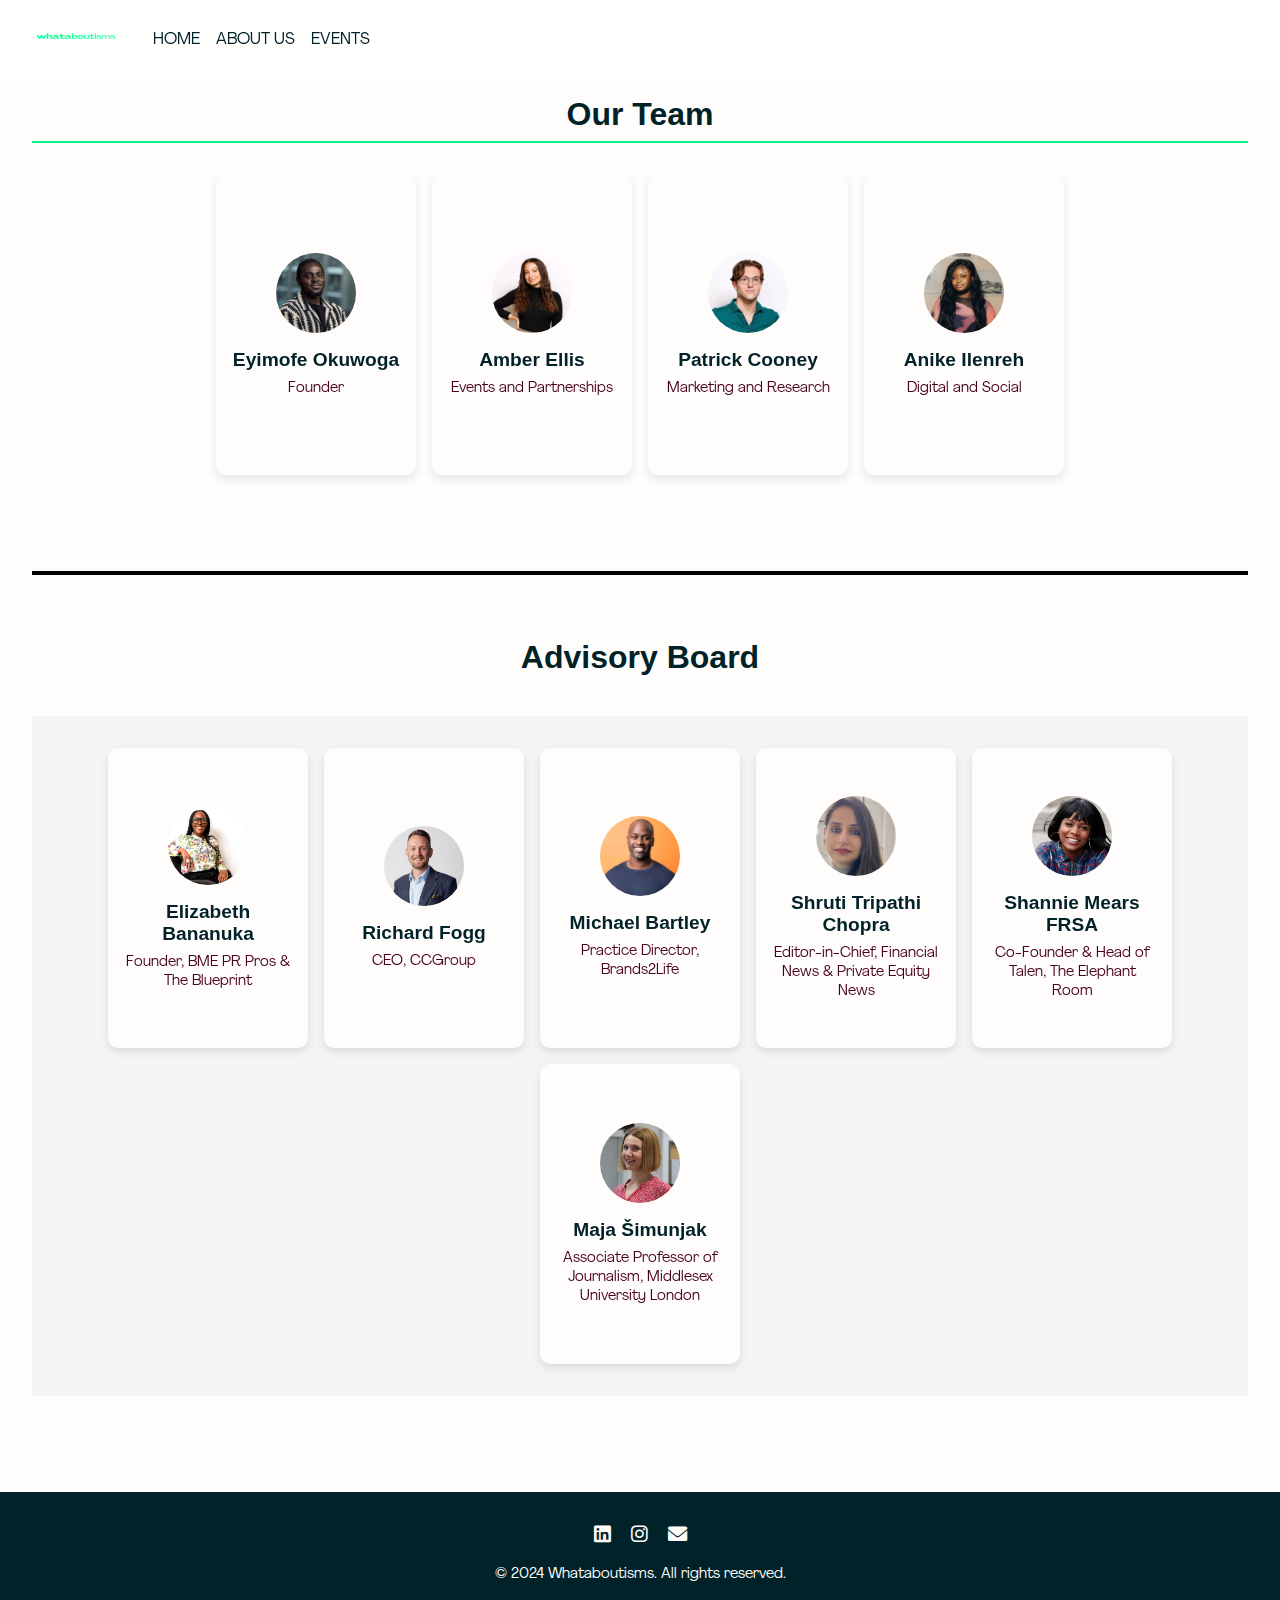
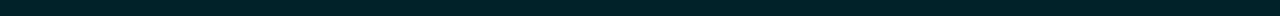
==== commit 5fc252d5: "team details" ====
--- a/about.html
+++ b/about.html
@@ -90,7 +90,7 @@
                     <div class="member-front">
                         <img src="images/Elizabeth-Bananuka.jpg" alt="Advisory Member 1">
                         <h3>Elizabeth Bananuka</h3>
-                        <p>Founder</p>
+                        <p>Founder, BME PR Pros & The Blueprint </p>
                     </div>
                     <div class="member-back">
                         <a href="https://www.linkedin.com/in/elizabeth-bananuka-b7884399/" target="_blank"><i class="fab fa-linkedin"></i></a>
@@ -102,7 +102,7 @@
                     <div class="member-front">
                         <img src="images/Richard-Fogg-CEO-CCgroup.jpg" alt="Advisory Member 2">
                         <h3>Richard Fogg</h3>
-                        <p>CEO</p>
+                        <p>CEO, CCGroup</p>
                     </div>
                     <div class="member-back">
                         <a href="https://www.linkedin.com/in/richardfogg/" target="_blank"><i class="fab fa-linkedin"></i></a>
@@ -114,7 +114,7 @@
                     <div class="member-front">
                         <img src="images/image (1).jpeg" alt="Advisory Member 3">
                         <h3>Michael Bartley</h3>
-                        <p>Practice Director</p>
+                        <p>Practice Director, Brands2Life</p>
                     </div>
                     <div class="member-back">
                         <a href="https://www.linkedin.com/in/makeitwithmike/" target="_blank"><i class="fab fa-linkedin"></i></a>
@@ -126,7 +126,7 @@
                     <div class="member-front">
                         <img src="images/MW-IC020_chopra_20200311122001_ZG.jpg" alt="Advisory Member 4">
                         <h3>Shruti Tripathi Chopra</h3>
-                        <p>Editor-in-Chief </p>
+                        <p>Editor-in-Chief, Financial News & Private Equity News </p>
                     </div>
                     <div class="member-back">
                         <a href="https://www.linkedin.com/in/shruti-tripathi-chopra-64163422/" target="_blank"><i class="fab fa-linkedin"></i></a>
@@ -138,7 +138,7 @@
                     <div class="member-front">
                         <img src="images/image.jpeg" alt="Advisory Member 5">
                         <h3>Shannie Mears FRSA</h3>
-                        <p>Co-Founder & Head of Talent</p>
+                        <p>Co-Founder & Head of Talen, The Elephant Room</p>
                     </div>
                     <div class="member-back">
                         <a href="https://www.linkedin.com/in/shanice-mears-frsa-41b36510b/" target="_blank"><i class="fab fa-linkedin"></i></a>
@@ -150,6 +150,7 @@
                     <div class="member-front">
                         <img src="images/image (2).jpeg" alt="Advisory Member 6">
                         <h3>Maja Šimunjak</h3>
+                        <p>Associate Professor of Journalism, Middlesex University London</p>
                     </div>
                     <div class="member-back">
                         <a href="https://www.linkedin.com/in/maja-%C5%A1imunjak-8a739859/" target="_blank"><i class="fab fa-linkedin"></i></a>
--- a/css/style.css
+++ b/css/style.css
@@ -239,7 +239,7 @@
 }
 
 #home-about p {
-    font-size: 1rem;
+    font-size: 0.9rem;
     color: #002228;
     margin: 1rem 0;
 }
@@ -275,8 +275,8 @@
 }
 
 #about-event p {
-    font-size: 1rem;
-    color: #490121;
+    font-size: 0.9rem;
+    color: #002228;
     margin: 1rem 0;
 }
 
@@ -514,6 +514,7 @@
     color: #FFFDFB;
     padding: 2rem 1rem;
     text-align: center;
+    font-size: 0.9rem;
 }
 
 .footer .social-links {
@@ -523,7 +524,7 @@
 .footer .social-link {
     color: #FFFDFB;
     margin: 0 0.5rem;
-    font-size: 1.5rem;
+    font-size: 1.2rem;
     transition: color 0.3s ease;
 }
 
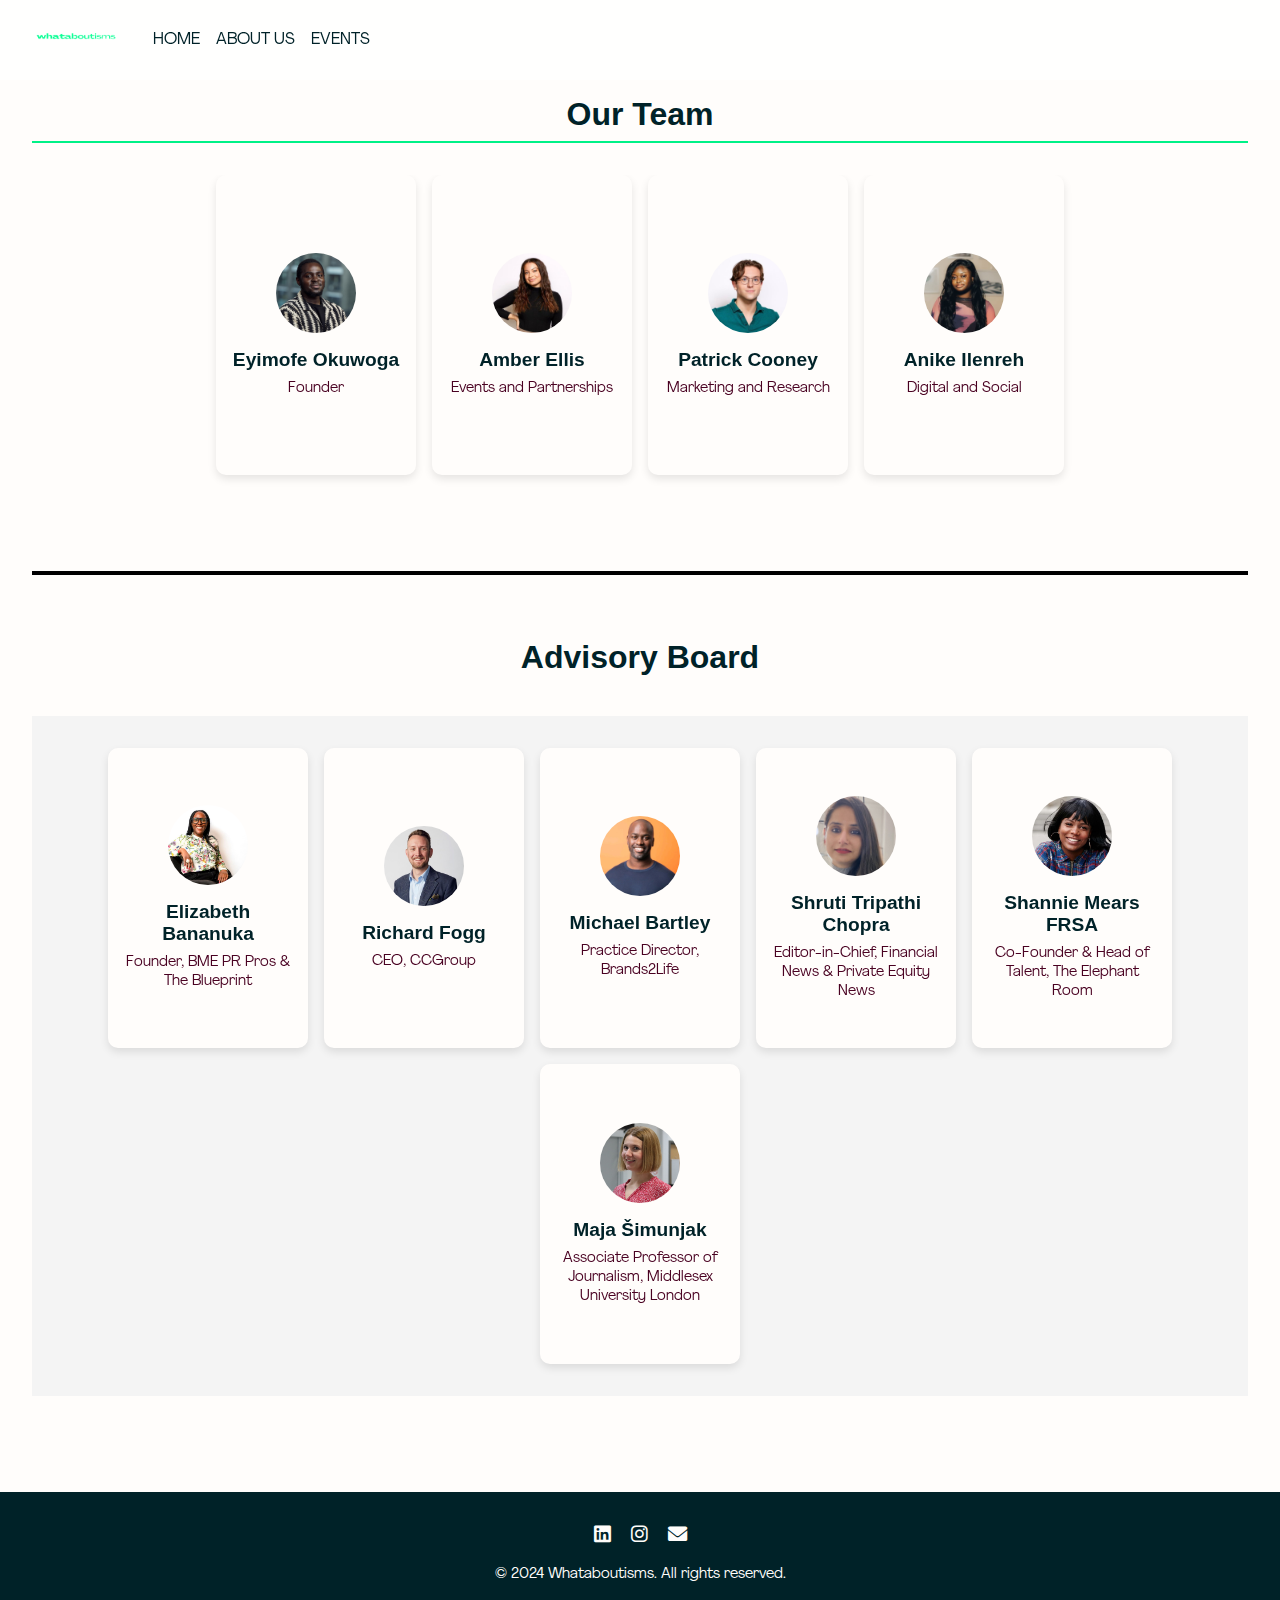
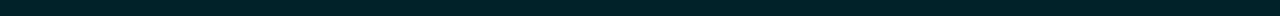
==== commit 2c2e5785: "typo" ====
--- a/about.html
+++ b/about.html
@@ -138,7 +138,7 @@
                     <div class="member-front">
                         <img src="images/image.jpeg" alt="Advisory Member 5">
                         <h3>Shannie Mears FRSA</h3>
-                        <p>Co-Founder & Head of Talen, The Elephant Room</p>
+                        <p>Co-Founder & Head of Talent, The Elephant Room</p>
                     </div>
                     <div class="member-back">
                         <a href="https://www.linkedin.com/in/shanice-mears-frsa-41b36510b/" target="_blank"><i class="fab fa-linkedin"></i></a>
--- a/css/style.css
+++ b/css/style.css
@@ -306,6 +306,15 @@
     margin-bottom: 2rem; /* Add space below the heading */
 }
 
+.expect h3 {
+    margin-bottom: 1rem; /* Adjust the value as needed */
+}
+
+.expect p {
+    font-size: 0.9rem; /* Adjust the value as needed */
+}
+
+
 .expect-container {
     display: flex;
     justify-content: center;
@@ -354,6 +363,7 @@
 
 }
 
+
 .timeline-container {
     display: flex;
     flex-wrap: wrap;
@@ -368,6 +378,19 @@
     border-radius: 10px;
     max-width: 300px;
     transition: transform 0.3s ease;
+}
+
+.event-card h3 {
+    margin-bottom: 1rem; /* Adjust the value as needed */
+}
+
+.event-card h6 {
+    margin-bottom: 1rem; /* Adjust the value as needed */
+}
+
+.event-card p {
+    font-size: 0.9rem;
+    margin-bottom: 1rem;  /* Adjust the value as needed */
 }
 
 .event-card.upcoming {
@@ -486,12 +509,13 @@
 
 .speaker h3 {
     margin-top: 1rem;
+    margin-bottom: 1rem;
     font-size: 1.5rem;
     color: #FFFDFB;
 }
 
 .speaker p {
-    font-size: 1rem;
+    font-size: 0.9rem;
     color: #FFFDFB;
     margin: 0.5rem 0;
 }
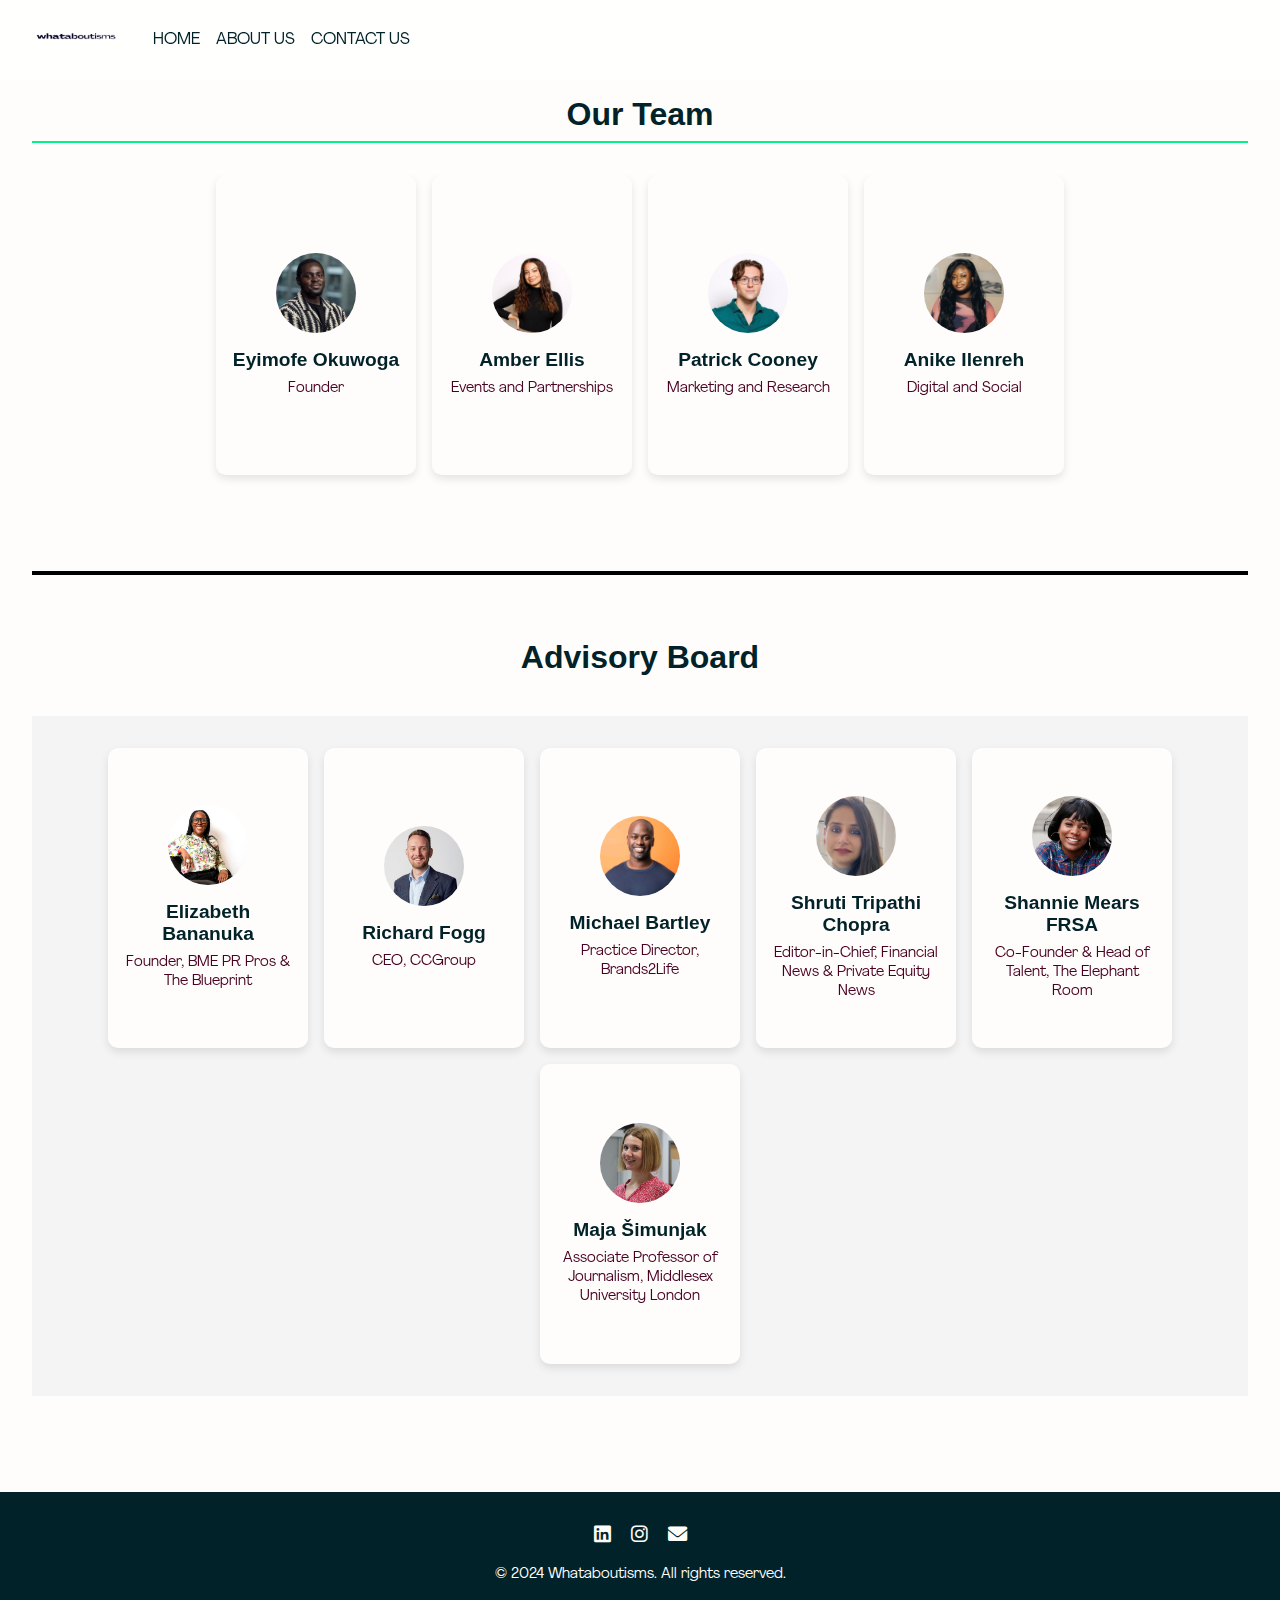
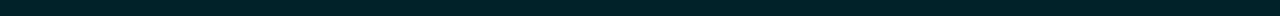
==== commit b3833862: "contact us page" ====
--- a/about.html
+++ b/about.html
@@ -13,12 +13,13 @@
     <div class="header-container">
         <!-- Header -->
         <header class="header">
-            <a href="index.html" class="logo"><img src="images/Logo/3.png" alt="Whataboutisms Logo"></a>
+            <a href="index.html" class="logo"><img src="images/Logo/5.png" alt="Whataboutisms Logo"></a>
             <nav class="nav">
                 <ul>
                     <li><a href="index.html">HOME</a></li>
                     <li><a href="about.html">ABOUT US</a></li>
-                    <li><a href="events.html">EVENTS</a></li>
+                    <!-- <li><a href="events.html">EVENTS</a></li> -->
+                    <li><a href="contact.html">CONTACT US</a></li>
                 </ul>
             </nav>
         </header>
--- a/css/style.css
+++ b/css/style.css
@@ -755,3 +755,79 @@
     }
 
 }
+
+
+/* Contact Section */
+.contact-section {
+    padding: 4rem 2rem;
+    background-color: #FFFDFB;
+    text-align: center;
+    margin-top: 1rem;
+}
+
+.contact-container {
+    display: flex;
+    justify-content: center;
+    gap: 2rem;
+    flex-wrap: wrap;
+}
+
+.contact-box {
+    flex: 1;
+    max-width: 300px;
+    background-color: #002228;
+    color: #FFFDFB;
+    padding: 2rem;
+    border-radius: 20px;
+    text-align: center;
+    transition: transform 0.3s ease;
+    box-shadow: 0 4px 8px rgba(0, 0, 0, 0.1);
+}
+
+.contact-box:hover {
+    transform: translateY(-10px);
+}
+
+.contact-box h3 {
+    font-size: 1rem;
+    margin-bottom: 1rem;
+}
+
+.contact-box p {
+    font-size: 1rem;
+    margin-bottom: 1rem;
+}
+
+.contact-box a {
+    display: inline-block;
+    color: #002228;
+    background-color: #00F187;
+    text-decoration: none;
+    font-weight: bold;
+    padding: 0.5rem 1rem;
+    border-radius: 10px;
+    transition: background-color 0.3s ease, color 0.3s ease;
+}
+
+.contact-box a:hover {
+    background-color: #35FAF5;
+    color: #FFFDFB;
+}
+
+.contact-icon {
+    font-size: 3rem;
+    color: #00F187;
+    margin-bottom: 1rem;
+}
+
+/* Responsive Design */
+@media (max-width: 768px) {
+    .contact-container {
+        flex-direction: column;
+        gap: 1rem;
+    }
+
+    .contact-box {
+        max-width: 100%;
+    }
+}
